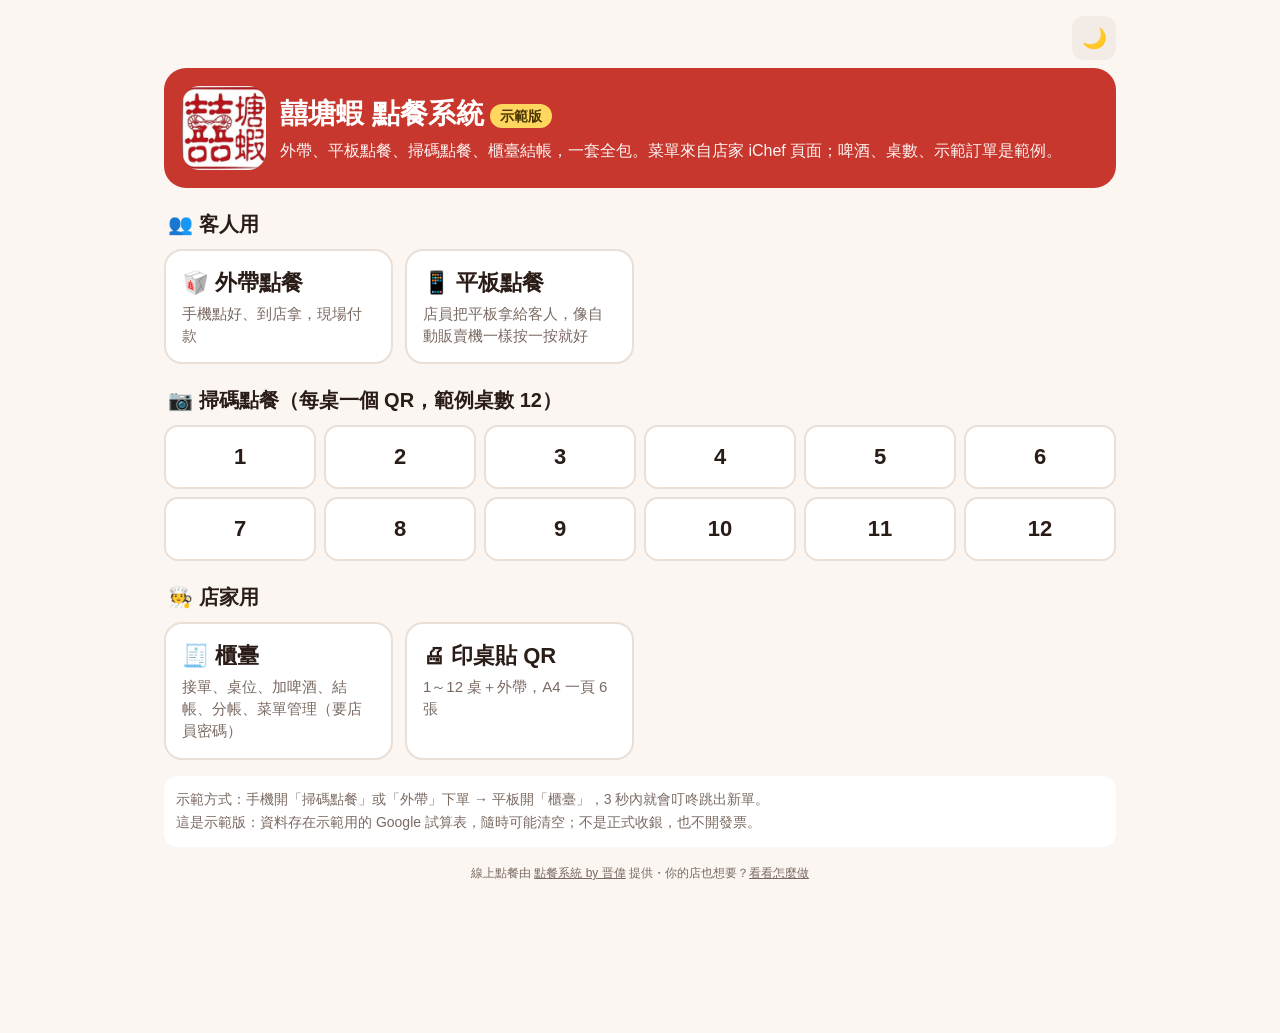
==== index.html @ 2cb2bff9 "20261112 囍塘蝦示範版上線" ====
<!doctype html>
<html lang="zh-Hant"><head><meta charset="utf-8">
<meta name="viewport" content="width=device-width,initial-scale=1,viewport-fit=cover">
<title>囍塘蝦・點餐系統示範</title>
<meta name="theme-color" content="#c8372d">
<link rel="icon" href="icon.svg"><link rel="apple-touch-icon" href="icon.svg">
<script src="rc-theme.js"></script>
<link rel="stylesheet" href="rc.css">
<style>
body{max-width:980px;margin:0 auto;padding:16px 14px 40px}
.hero{display:flex;gap:14px;align-items:center;background:var(--brand);color:#fff;border-radius:22px;padding:18px}
.hero img{width:84px;height:84px;border-radius:18px;object-fit:cover;background:#fff}
.hero h1{margin:0;font-size:28px}.hero p{margin:4px 0 0;opacity:.95}
.badge{display:inline-block;background:#ffd75e;color:#4a3500;font-weight:900;border-radius:99px;padding:2px 10px;font-size:14px;margin-left:6px;vertical-align:middle}
h2{font-size:20px;margin:22px 4px 10px}
.grid{display:grid;grid-template-columns:repeat(auto-fill,minmax(220px,1fr));gap:12px}
a.card{display:flex;flex-direction:column;gap:4px;text-decoration:none;color:var(--ink);background:var(--card);border:2px solid var(--line);border-radius:18px;padding:16px;min-height:110px}
a.card b{font-size:22px}a.card span{color:var(--sub);font-size:15px}
a.card:active{transform:scale(.98)}
.tables{display:grid;grid-template-columns:repeat(6,1fr);gap:8px}
.tables a{display:flex;align-items:center;justify-content:center;min-height:64px;border-radius:14px;background:var(--card);border:2px solid var(--line);font-size:22px;font-weight:900;color:var(--ink);text-decoration:none}
.note{font-size:14px;color:var(--sub);background:var(--card);border-radius:14px;padding:12px;margin-top:16px;line-height:1.7}
@media (max-width:520px){.tables{grid-template-columns:repeat(4,1fr)}}
.top{display:flex;justify-content:flex-end;margin-bottom:8px}
</style>
</head><body>
<div class="top"><button class="icon-btn" id="theme-btn" aria-label="切換深色模式">🌙</button></div>
<div class="hero"><img src="img/cover.jpg" alt=""><div><h1>囍塘蝦 點餐系統<span class="badge" id="badge">示範版</span></h1><p>外帶、平板點餐、掃碼點餐、櫃臺結帳，一套全包。菜單來自店家 iChef 頁面；啤酒、桌數、示範訂單是範例。</p></div></div>
<h2>👥 客人用</h2>
<div class="grid">
<a class="card" href="takeout.html"><b>🥡 外帶點餐</b><span>手機點好、到店拿，現場付款</span></a>
<a class="card" href="kiosk.html"><b>📱 平板點餐</b><span>店員把平板拿給客人，像自動販賣機一樣按一按就好</span></a>
</div>
<h2>📷 掃碼點餐（每桌一個 QR，範例桌數 12）</h2>
<div class="tables" id="tables"></div>
<h2>🧑‍🍳 店家用</h2>
<div class="grid">
<a class="card" href="counter.html"><b>🧾 櫃臺</b><span>接單、桌位、加啤酒、結帳、分帳、菜單管理（要店員密碼）</span></a>
<a class="card" href="qr.html"><b>🖨 印桌貼 QR</b><span>1～12 桌＋外帶，A4 一頁 6 張</span></a>
</div>
<div class="note">示範方式：手機開「掃碼點餐」或「外帶」下單 → 平板開「櫃臺」，3 秒內就會叮咚跳出新單。<br>這是示範版：資料存在示範用的 Google 試算表，隨時可能清空；不是正式收銀，也不開發票。</div>
<script src="rc-core.js"></script><script src="rc-config.js"></script>
<script>
var h='';for(var i=1;i<=12;i++)h+='<a href="table.html?table='+i+'">'+i+'</a>';document.getElementById('tables').innerHTML=h;
document.getElementById('badge').textContent=window.RC_API_URL?'示範版':'示範版・本機模式';
document.body.insertAdjacentHTML('beforeend',rcPromo().replace('padding:18px 12px 110px',''));
var tb=document.getElementById('theme-btn');tb.onclick=function(){rcTheme.toggle()};
</script>
</body></html>
---- rc.css ----
/* 20261111 熱炒店點餐系統（預覽）共用樣式：淺色／深色 */
:root{--bg:#fbf6f1;--card:#fff;--ink:#2a1c17;--sub:#7a6a62;--line:#eadfd6;--brand:#c8372d;--brand2:#e8742a;--soft:#fdebe5;--ok:#2f8a4a;--okbg:#e5f4e9;--bad:#c62828;--badbg:#fde8e8;--chip:#f3ebe5;--shadow:0 2px 10px rgba(60,30,20,.08)}
[data-theme=dark]{--bg:#15100e;--card:#211a17;--ink:#f3ebe6;--sub:#b3a39b;--line:#3a2f2a;--brand:#ff6b57;--brand2:#ff9a4d;--soft:#3a1f1a;--ok:#5cc97d;--okbg:#17301f;--bad:#ff7b7b;--badbg:#3a1a1a;--chip:#2e2521;--shadow:0 2px 10px rgba(0,0,0,.4)}
*{box-sizing:border-box;-webkit-tap-highlight-color:transparent}
html,body{margin:0;background:var(--bg);color:var(--ink);font-family:-apple-system,"PingFang TC","Noto Sans TC","Microsoft JhengHei",sans-serif;font-size:16px;line-height:1.45}
button,input,select,textarea{font:inherit;color:inherit}
button{cursor:pointer;touch-action:manipulation}
input,select,textarea{background:var(--card);border:1.5px solid var(--line);border-radius:12px;padding:12px;min-height:48px;width:100%}
input:focus,select:focus,textarea:focus{outline:2px solid var(--brand);border-color:transparent}
.btn{display:inline-flex;align-items:center;justify-content:center;gap:6px;min-height:48px;padding:10px 18px;border-radius:14px;border:0;background:var(--chip);font-weight:700}
.btn.pri{background:var(--brand);color:#fff}
.btn.ok{background:var(--ok);color:#fff}
.btn.big{min-height:56px;font-size:18px;width:100%}
.btn:disabled{opacity:.45}
.btn:active{transform:scale(.97)}
.icon-btn{min-width:44px;min-height:44px;border-radius:12px;border:0;background:var(--chip);font-size:20px}
.tag{display:inline-block;font-size:12px;padding:1px 7px;border-radius:99px;background:var(--chip);color:var(--sub);font-weight:600;vertical-align:middle}
.tag.ex{background:#fff3c4;color:#8a6200}
[data-theme=dark] .tag.ex{background:#4a3b0a;color:#ffd75e}
.preview-badge{position:fixed;left:8px;bottom:8px;z-index:90;font-size:11px;background:#222;color:#ffd75e;padding:3px 8px;border-radius:8px;opacity:.85;pointer-events:none}
.toast{position:fixed;left:50%;top:14px;transform:translateX(-50%) translateY(-120%);transition:transform .25s;z-index:200;background:var(--ink);color:var(--bg);padding:12px 18px;border-radius:14px;font-weight:700;max-width:92vw;box-shadow:var(--shadow)}
.toast.show{transform:translateX(-50%) translateY(0)}
.toast.bad{background:var(--bad);color:#fff}.toast.ok{background:var(--ok);color:#fff}
.say{padding:10px 12px;border-radius:12px;font-weight:600;margin:8px 0}
.say.ok{background:var(--okbg);color:var(--ok)}.say.bad{background:var(--badbg);color:var(--bad)}
.say:empty{display:none}
.promo{text-align:center;font-size:12px;color:var(--sub);padding:18px 12px 110px}
.promo a{color:var(--sub);text-decoration:underline}
/* 骨架 */
.sk{background:linear-gradient(90deg,var(--chip) 25%,var(--line) 50%,var(--chip) 75%);background-size:200% 100%;animation:sk 1.2s infinite;border-radius:12px}
@keyframes sk{to{background-position:-200% 0}}
/* iPhone 觸覺開關（照抄 ly-feel.css） */
.haptic-btn{position:relative;isolation:isolate}
.ios-haptic{position:absolute;inset:0;z-index:2;overflow:hidden;border-radius:inherit;-webkit-tap-highlight-color:transparent;touch-action:manipulation}
.ios-haptic input{position:absolute;width:1px;height:1px;margin:0;opacity:0;pointer-events:none}
.ios-haptic-lab{position:absolute;inset:0;cursor:pointer;margin:0}
.a2hs{display:flex;gap:10px;align-items:flex-start;background:var(--card);border:1.5px solid var(--brand);border-radius:14px;padding:12px;margin:10px 12px;font-size:15px}
.a2hs[hidden]{display:none}.a2hs .a2hs-t{flex:1}
.a2hs .a2hs-x{border:0;background:var(--soft);color:var(--brand);border-radius:10px;min-width:36px;min-height:36px}
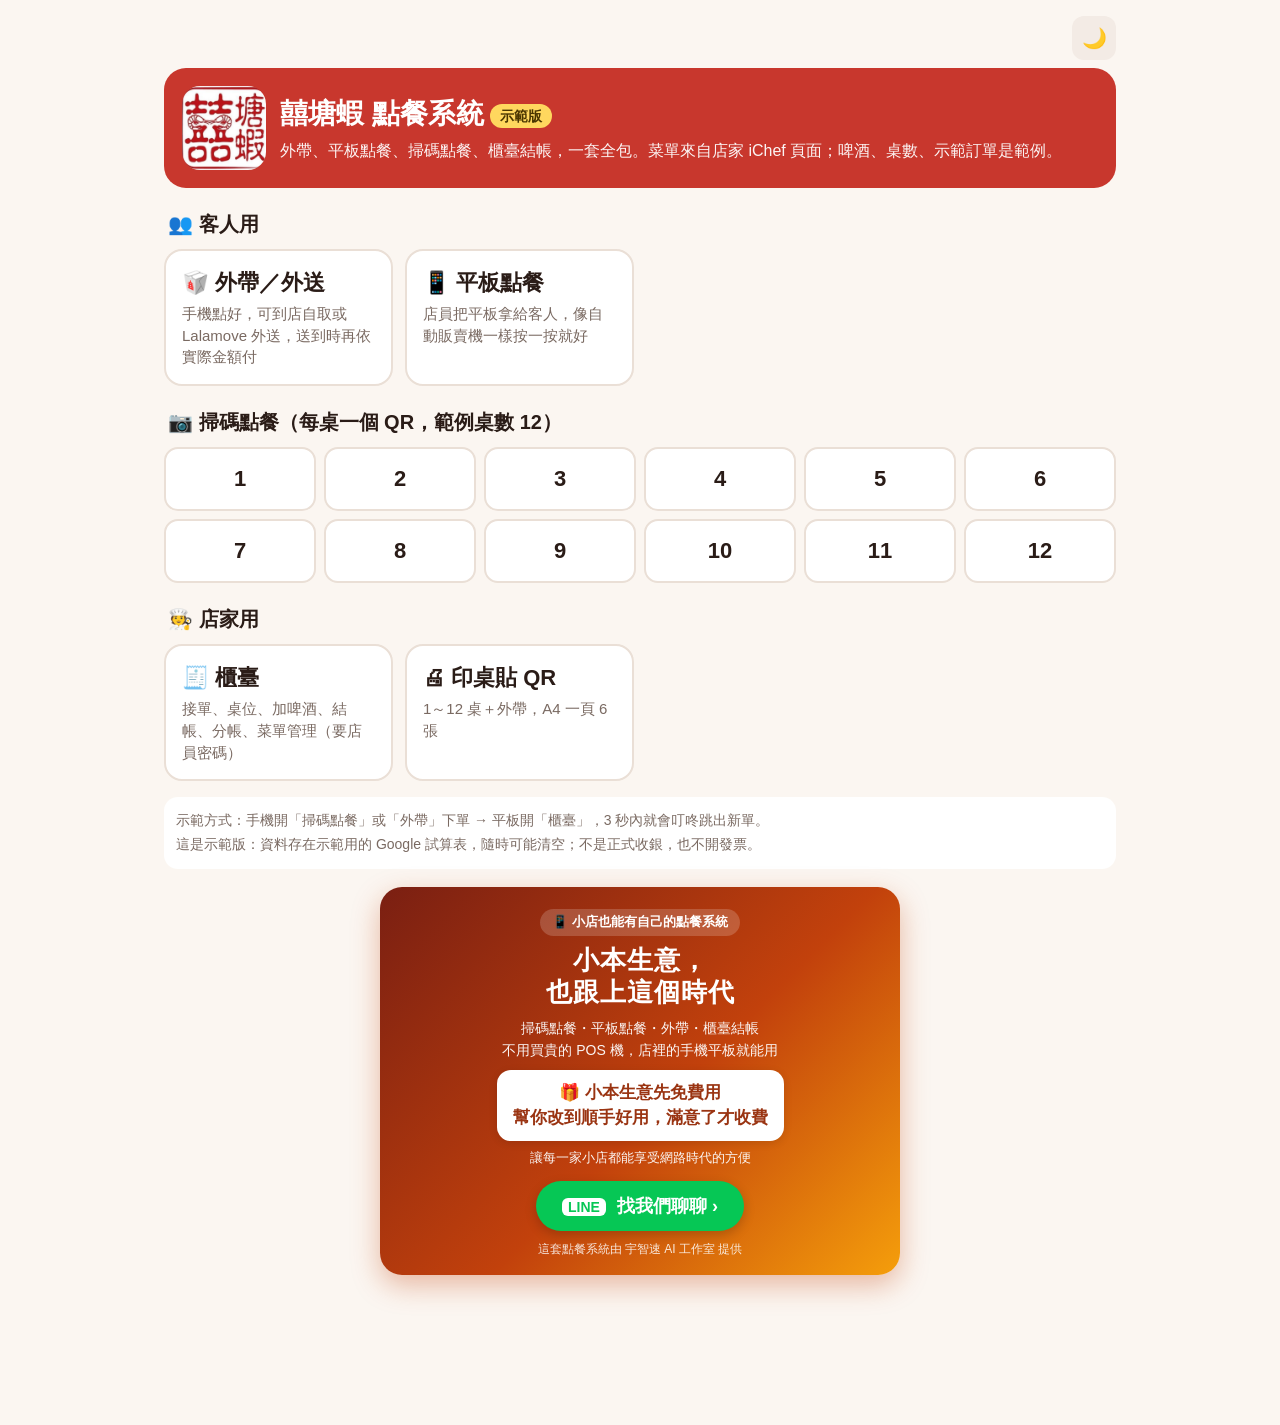
==== commit c17fff78: "20261114 外帶加外送費預估（Lalamove）：自取／外送、估價加進合計，估不到由店家電話告知" ====
--- a/index.html
+++ b/index.html
@@ -28,7 +28,7 @@
 <div class="hero"><img src="img/cover.jpg" alt=""><div><h1>囍塘蝦 點餐系統<span class="badge" id="badge">示範版</span></h1><p>外帶、平板點餐、掃碼點餐、櫃臺結帳，一套全包。菜單來自店家 iChef 頁面；啤酒、桌數、示範訂單是範例。</p></div></div>
 <h2>👥 客人用</h2>
 <div class="grid">
-<a class="card" href="takeout.html"><b>🥡 外帶點餐</b><span>手機點好、到店拿，現場付款</span></a>
+<a class="card" href="takeout.html"><b>🥡 外帶／外送</b><span>手機點好，可到店自取或 Lalamove 外送，送到時再依實際金額付</span></a>
 <a class="card" href="kiosk.html"><b>📱 平板點餐</b><span>店員把平板拿給客人，像自動販賣機一樣按一按就好</span></a>
 </div>
 <h2>📷 掃碼點餐（每桌一個 QR，範例桌數 12）</h2>
--- a/rc.css
+++ b/rc.css
@@ -26,6 +26,16 @@
 .say:empty{display:none}
 .promo{text-align:center;font-size:12px;color:var(--sub);padding:18px 12px 110px}
 .promo a{color:var(--sub);text-decoration:underline}
+.promo .promo-card{display:flex;flex-direction:column;align-items:center;gap:8px;max-width:520px;margin:0 auto;padding:22px 18px 16px;border-radius:22px;text-decoration:none;color:#fff;background:linear-gradient(135deg,#7a1f12 0%,#c2410c 55%,#f59e0b 100%);box-shadow:0 10px 28px rgba(194,65,12,.35);text-align:center;-webkit-tap-highlight-color:transparent;transition:transform .12s}
+.promo .promo-card:active{transform:scale(.97)}
+.promo .pc-tag{font-size:13px;font-weight:700;background:rgba(255,255,255,.18);padding:4px 12px;border-radius:999px}
+.promo .pc-h{font-size:26px;font-weight:900;line-height:1.25;letter-spacing:1px}
+.promo .pc-s{font-size:14px;line-height:1.6;opacity:.95}
+.promo .pc-btn{margin-top:6px;display:inline-block;background:#06C755;color:#fff;font-size:18px;font-weight:800;padding:12px 26px;border-radius:999px;box-shadow:0 4px 12px rgba(0,0,0,.2)}
+.promo .pc-btn b{background:#fff;color:#06C755;border-radius:6px;padding:1px 6px;margin-right:6px;font-size:14px}
+.promo .pc-free{font-size:17px;font-weight:800;line-height:1.5;background:#fff;color:#9a3412;padding:10px 16px;border-radius:14px;box-shadow:0 2px 8px rgba(0,0,0,.12)}
+.promo .pc-s2{font-size:13px;opacity:.95}
+.promo .pc-by{font-size:12px;opacity:.85;margin-top:2px}
 /* 骨架 */
 .sk{background:linear-gradient(90deg,var(--chip) 25%,var(--line) 50%,var(--chip) 75%);background-size:200% 100%;animation:sk 1.2s infinite;border-radius:12px}
 @keyframes sk{to{background-position:-200% 0}}
